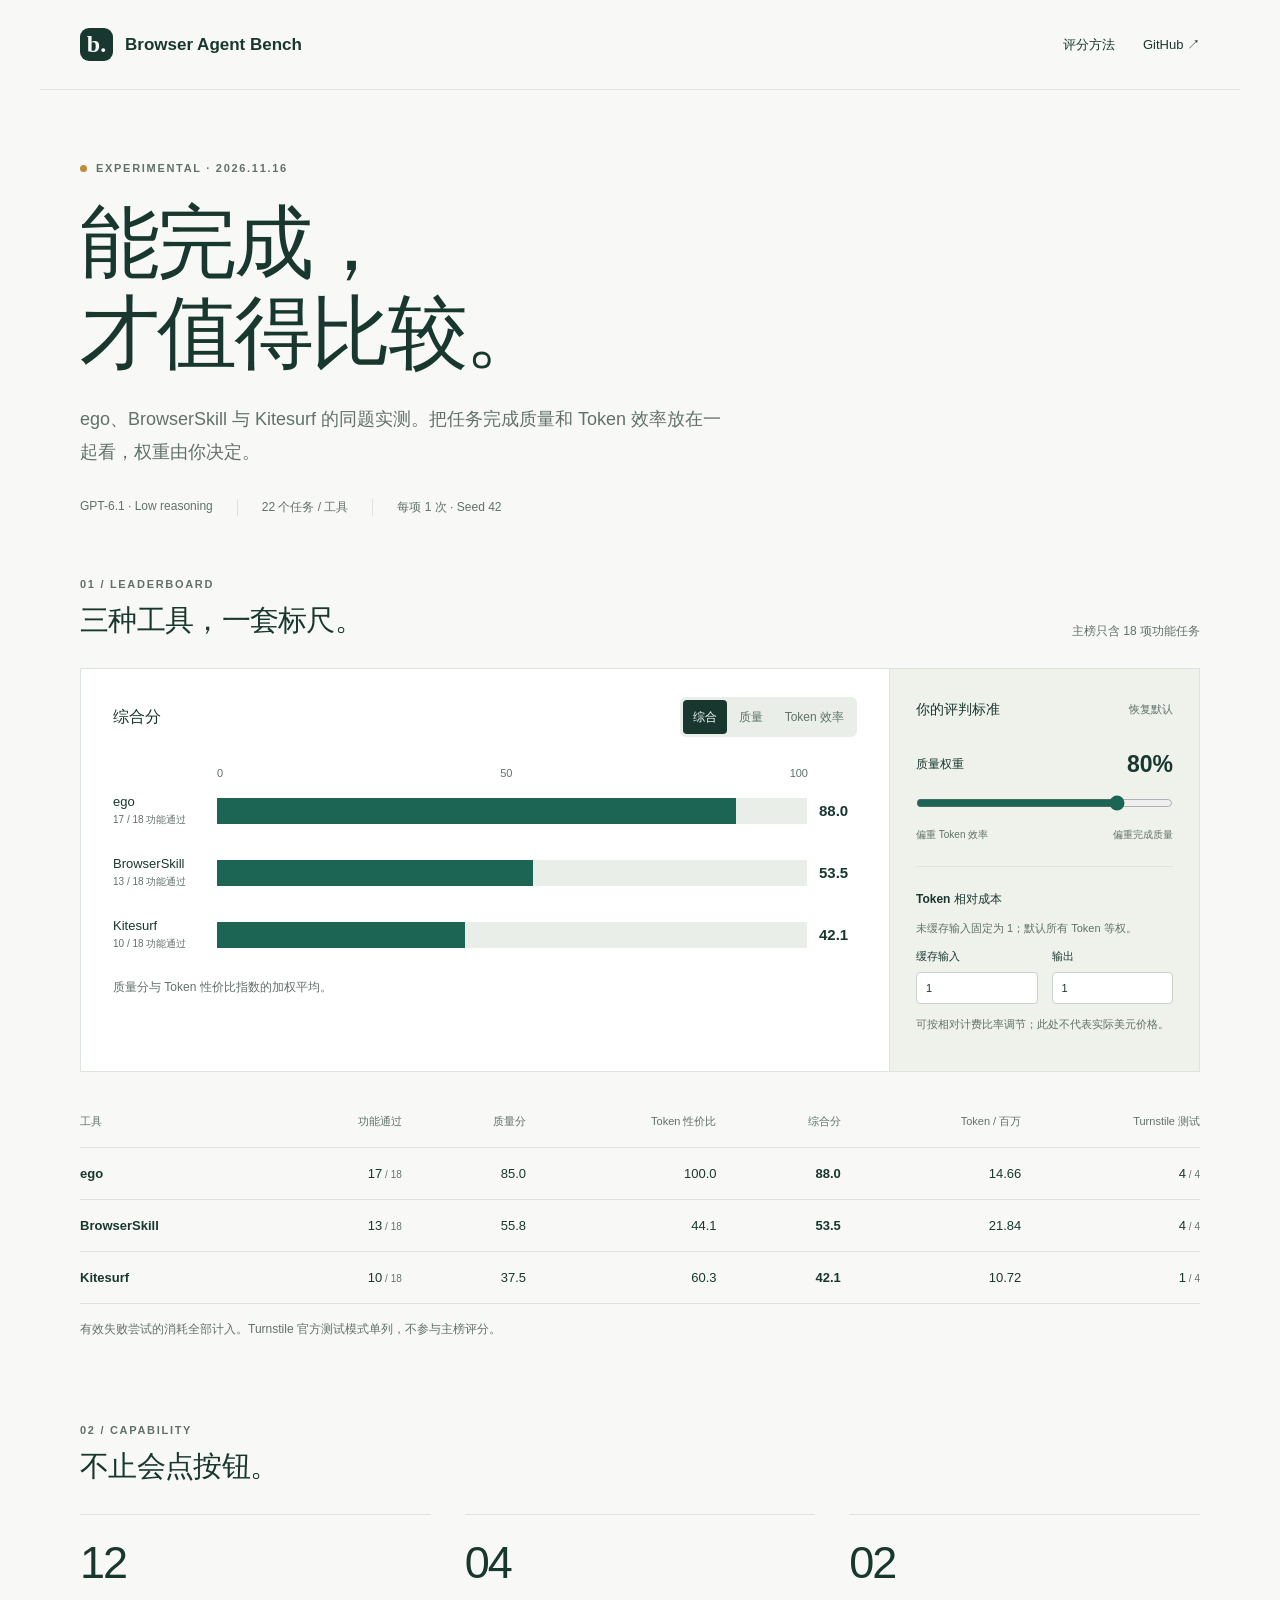
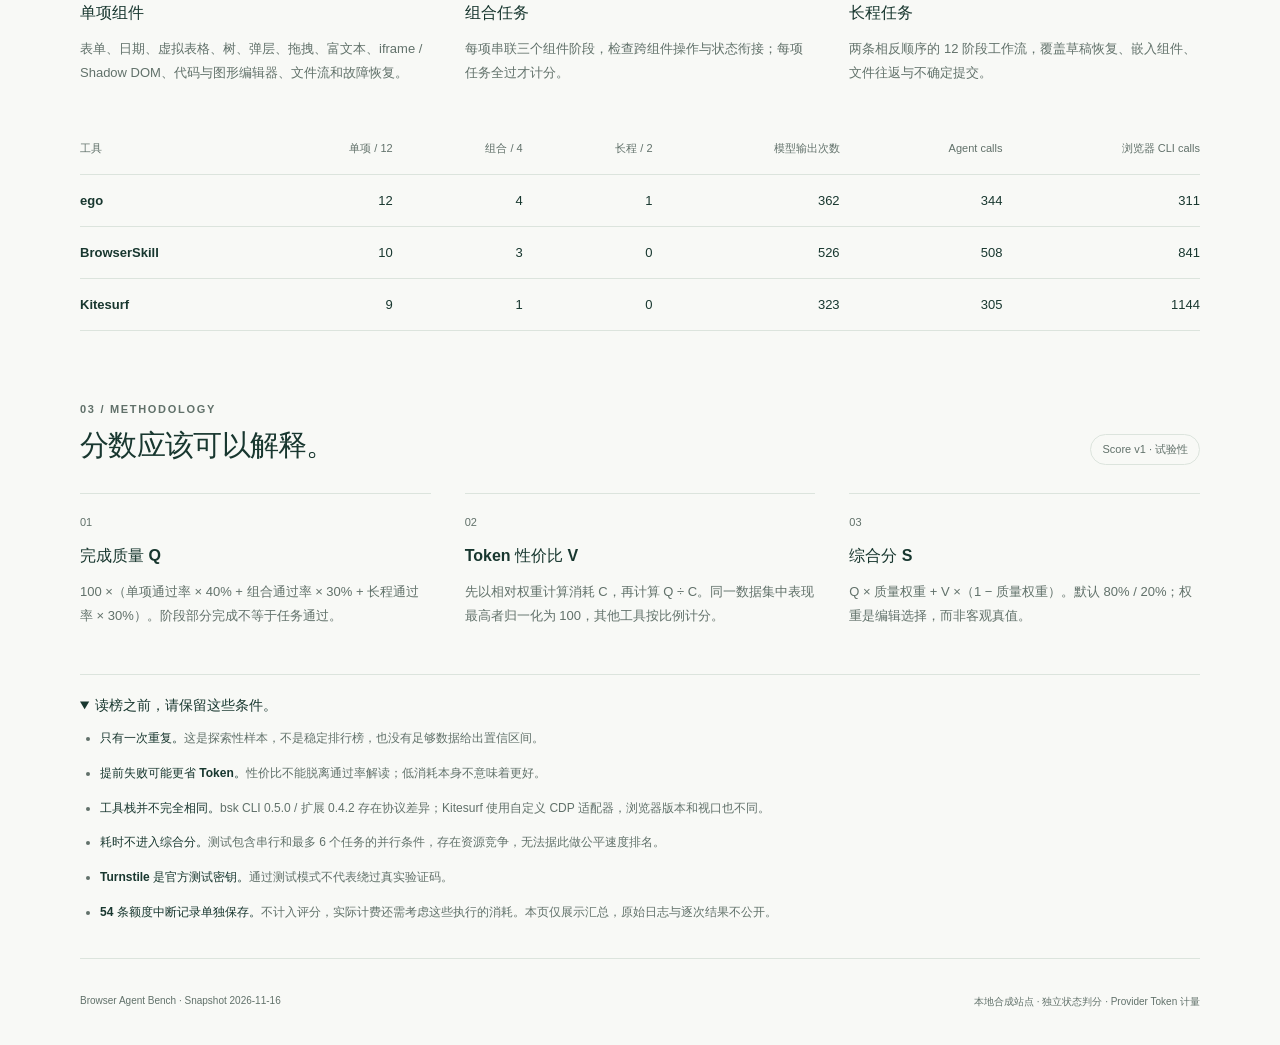
==== index.html @ f2531214 "feat: publish standalone experimental browser-agent scorecard" ====
<!doctype html>
<html lang="zh-CN">
<head>
  <meta charset="utf-8">
  <meta name="viewport" content="width=device-width, initial-scale=1">
  <meta name="description" content="ego、BrowserSkill 与 Kitesurf 的本地浏览器 Agent 实测对比：任务完成质量、Token 效率与可调整的综合评分。">
  <meta name="color-scheme" content="light">
  <title>Browser Agent Bench — 交互榜单</title>
  <link rel="stylesheet" href="style.css">
  <script src="app.js" defer></script>
</head>
<body>
  <a class="skip" href="#main">跳转到榜单</a>
  <header class="top"><a class="brand" href="./"><span class="mark" aria-hidden="true">b.</span> Browser Agent Bench</a><nav aria-label="主导航"><a href="#method">评分方法</a><a href="https://github.com/madcpt/browser-agent-bench-pages">GitHub ↗</a></nav></header>
  <main id="main">
    <section class="hero"><div class="eyebrow"><span class="dot"></span> EXPERIMENTAL · 2026.11.16</div><h1>能完成，<br>才值得比较。</h1><p class="lead">ego、BrowserSkill 与 Kitesurf 的同题实测。把任务完成质量和 Token 效率放在一起看，权重由你决定。</p><div class="facts"><span>GPT-6.1 · Low reasoning</span><span>22 个任务 / 工具</span><span>每项 1 次 · Seed 42</span></div></section>
    <section class="score-section" aria-labelledby="leaderboard-title"><div class="section-head"><div><div class="eyebrow">01 / LEADERBOARD</div><h2 id="leaderboard-title">三种工具，一套标尺。</h2></div><span class="note">主榜只含 18 项功能任务</span></div>
      <div class="layout"><div class="chart-panel"><div class="chart-head"><h3 id="metric-heading">综合分</h3><div class="segmented" role="group" aria-label="图表指标"><button type="button" data-metric="composite" aria-pressed="true">综合</button><button type="button" data-metric="quality" aria-pressed="false">质量</button><button type="button" data-metric="valueIndex" aria-pressed="false">Token 效率</button></div></div><div class="axis" aria-hidden="true"><span>0</span><span>50</span><span>100</span></div><div id="bars" class="bars"></div><p class="chart-caption" id="chart-caption">质量分与 Token 性价比指数的加权平均。</p><p id="ranking" class="sr-only" aria-live="polite"></p></div>
      <aside class="controls" aria-label="评分参数"><div class="control-title"><h3>你的评判标准</h3><button type="button" id="reset" class="text-button">恢复默认</button></div><label class="range-label" for="quality-weight">质量权重 <output id="quality-label" for="quality-weight">80%</output></label><input id="quality-weight" type="range" min="0" max="100" step="5" value="80"><div class="range-ends"><span>偏重 Token 效率</span><span>偏重完成质量</span></div><hr><h4>Token 相对成本</h4><p class="small">未缓存输入固定为 1；默认所有 Token 等权。</p><div class="number-controls"><label for="cache-weight">缓存输入<input id="cache-weight" type="number" min="0" max="100" step="0.1" value="1"></label><label for="output-weight">输出<input id="output-weight" type="number" min="0" max="100" step="0.1" value="1"></label></div><p class="small">可按相对计费比率调节；此处不代表实际美元价格。</p><p id="error" role="alert"></p></aside></div>
      <div class="table-wrap"><table><caption class="sr-only">功能任务评分和原始 Token 汇总</caption><thead><tr><th scope="col">工具</th><th scope="col">功能通过</th><th scope="col">质量分</th><th scope="col">Token 性价比</th><th scope="col">综合分</th><th scope="col">Token / 百万</th><th scope="col">Turnstile 测试</th></tr></thead><tbody id="scores"></tbody></table></div><p class="footnote">有效失败尝试的消耗全部计入。Turnstile 官方测试模式单列，不参与主榜评分。</p>
    </section>
    <section class="coverage" aria-labelledby="coverage-title"><div class="section-head"><div><div class="eyebrow">02 / CAPABILITY</div><h2 id="coverage-title">不止会点按钮。</h2></div></div><div class="coverage-grid"><article><span class="large-number">12</span><h3>单项组件</h3><p>表单、日期、虚拟表格、树、弹层、拖拽、富文本、iframe / Shadow DOM、代码与图形编辑器、文件流和故障恢复。</p></article><article><span class="large-number">04</span><h3>组合任务</h3><p>每项串联三个组件阶段，检查跨组件操作与状态衔接；每项任务全过才计分。</p></article><article><span class="large-number">02</span><h3>长程任务</h3><p>两条相反顺序的 12 阶段工作流，覆盖草稿恢复、嵌入组件、文件往返与不确定提交。</p></article></div><div class="table-wrap"><table><caption class="sr-only">分任务类型的通过数量</caption><thead><tr><th>工具</th><th>单项 / 12</th><th>组合 / 4</th><th>长程 / 2</th><th>模型输出次数</th><th>Agent calls</th><th>浏览器 CLI calls</th></tr></thead><tbody id="coverage"></tbody></table></div></section>
    <section id="method" class="method"><div class="section-head"><div><div class="eyebrow">03 / METHODOLOGY</div><h2>分数应该可以解释。</h2></div><span class="badge">Score v1 · 试验性</span></div><div class="method-grid"><article><span class="step">01</span><h3>完成质量 Q</h3><p>100 ×（单项通过率 × 40% + 组合通过率 × 30% + 长程通过率 × 30%）。阶段部分完成不等于任务通过。</p></article><article><span class="step">02</span><h3>Token 性价比 V</h3><p>先以相对权重计算消耗 C，再计算 Q ÷ C。同一数据集中表现最高者归一化为 100，其他工具按比例计分。</p></article><article><span class="step">03</span><h3>综合分 S</h3><p>Q × 质量权重 + V ×（1 − 质量权重）。默认 80% / 20%；权重是编辑选择，而非客观真值。</p></article></div><details open><summary>读榜之前，请保留这些条件。</summary><ul><li><strong>只有一次重复。</strong>这是探索性样本，不是稳定排行榜，也没有足够数据给出置信区间。</li><li><strong>提前失败可能更省 Token。</strong>性价比不能脱离通过率解读；低消耗本身不意味着更好。</li><li><strong>工具栈并不完全相同。</strong>bsk CLI 0.5.0 / 扩展 0.4.2 存在协议差异；Kitesurf 使用自定义 CDP 适配器，浏览器版本和视口也不同。</li><li><strong>耗时不进入综合分。</strong>测试包含串行和最多 6 个任务的并行条件，存在资源竞争，无法据此做公平速度排名。</li><li><strong>Turnstile 是官方测试密钥。</strong>通过测试模式不代表绕过真实验证码。</li><li><strong>54 条额度中断记录单独保存。</strong>不计入评分，实际计费还需考虑这些执行的消耗。本页仅展示汇总，原始日志与逐次结果不公开。</li></ul></details></section>
    <footer><span>Browser Agent Bench · Snapshot 2026-11-16</span><span>本地合成站点 · 独立状态判分 · Provider Token 计量</span></footer>
    <noscript>请启用 JavaScript 查看交互榜单。默认综合分：ego 88.0，BrowserSkill 53.5，Kitesurf 42.1。</noscript>
  </main>
</body>
</html>
---- style.css ----
:root{--paper:#f8f9f6;--ink:#18372f;--muted:#61716a;--line:#dce4dd;--green:#1c6554;--soft:#e9eee8;--white:#fff;font-family:Inter,-apple-system,BlinkMacSystemFont,"Segoe UI","PingFang SC",sans-serif;color:var(--ink);background:var(--paper);font-synthesis:none}*{box-sizing:border-box}html{scroll-behavior:smooth;scroll-padding-top:24px}body{margin:0}a{color:inherit;text-underline-offset:4px}button,input{font:inherit}button{cursor:pointer}a:focus-visible,button:focus-visible,input:focus-visible,summary:focus-visible{outline:3px solid #b77824;outline-offset:4px}main,.top{max-width:1200px;margin:auto;padding-inline:40px}.top{height:90px;display:flex;align-items:center;justify-content:space-between;border-bottom:1px solid var(--line);gap:20px}.brand{display:flex;align-items:center;gap:12px;text-decoration:none;font-weight:650;font-size:17px}.mark{background:var(--ink);color:var(--paper);border-radius:9px;width:33px;height:33px;display:grid;place-items:center;font-size:24px;font-family:Georgia,serif}.top nav{display:flex;gap:28px;font-size:13px}.top nav a{text-decoration:none}.hero{padding:72px 0 62px;max-width:820px}.eyebrow{font-size:11px;letter-spacing:1.7px;font-weight:650;display:flex;align-items:center;gap:9px;color:var(--muted)}.dot{height:7px;width:7px;background:#c38a38;border-radius:50%}h1{font-size:clamp(46px,7vw,80px);letter-spacing:-3px;font-weight:650;line-height:1.13;margin:24px 0}.lead{font-size:18px;line-height:1.85;max-width:650px;color:var(--muted)}.facts{display:flex;flex-wrap:wrap;gap:12px 24px;font-size:12px;margin-top:30px;color:var(--muted)}.facts span+span{border-left:1px solid var(--line);padding-left:24px}.section-head{display:flex;justify-content:space-between;align-items:end;gap:20px;margin-bottom:28px}h2{font-size:29px;letter-spacing:-.7px;line-height:1.3;margin:12px 0 0;font-weight:600}.note,.badge,.footnote{font-size:12px;color:var(--muted)}.layout{display:grid;grid-template-columns:1fr 310px;border:1px solid var(--line);background:var(--white)}.chart-panel{padding:28px 32px}.chart-head{display:flex;justify-content:space-between;align-items:center;flex-wrap:wrap;gap:16px}h3{font-size:16px;margin:0;font-weight:600}.segmented{display:flex;background:var(--soft);padding:3px;border-radius:6px;gap:2px}.segmented button{border:0;background:none;padding:7px 10px;font-size:12px;border-radius:4px;color:var(--muted);min-height:34px}.segmented button[aria-pressed=true]{background:var(--ink);color:var(--white)}.axis{display:flex;justify-content:space-between;margin:30px 49px 15px 104px;font-size:11px;color:var(--muted);font-variant-numeric:tabular-nums}.bars{display:grid;gap:29px}.bar-row{display:grid;grid-template-columns:92px 1fr 38px;gap:12px;align-items:center;font-size:13px}.bar-label span{display:block;font-size:10px;color:var(--muted);margin-top:4px}.bar-track{height:26px;background:var(--soft)}.bar-fill{height:100%;background:var(--green);transition:width .25s}.bar-value{font-variant-numeric:tabular-nums;font-size:15px;font-weight:600}.chart-caption{font-size:12px;color:var(--muted);margin:27px 0 0;line-height:1.6;min-height:38px}.controls{padding:26px;background:#eef2eb;border-left:1px solid var(--line)}.control-title{display:flex;justify-content:space-between;gap:10px;align-items:center;margin-bottom:27px}.control-title h3{font-size:14px}.text-button{border:0;background:none;color:var(--muted);font-size:11px;padding:7px 0}.range-label{display:flex;align-items:center;justify-content:space-between;font-size:12px}output{font-size:23px;font-weight:550;font-variant-numeric:tabular-nums}input[type=range]{width:100%;accent-color:var(--green);margin:13px 0;min-height:24px}.range-ends{display:flex;justify-content:space-between;color:var(--muted);font-size:10px}hr{border:0;border-top:1px solid var(--line);margin:24px 0}h4{font-size:12px;margin:0}.small{font-size:11px;color:var(--muted);line-height:1.7}.number-controls{display:flex;gap:14px}.number-controls label{display:grid;gap:8px;flex:1;font-size:11px}.number-controls input{width:100%;min-width:0;border:1px solid #c7d2c8;background:var(--white);padding:9px;color:var(--ink);border-radius:4px}.table-wrap{overflow-x:auto;margin-top:24px}table{width:100%;border-collapse:collapse;font-size:13px;font-variant-numeric:tabular-nums}th,td{text-align:right;padding:18px 14px;border-bottom:1px solid var(--line);white-space:nowrap}th{font-size:11px;font-weight:500;color:var(--muted)}th:first-child,td:first-child{text-align:left;padding-left:0}th:last-child,td:last-child{padding-right:0}td:first-child{font-weight:600}td.emphasis{font-weight:650}td small{font-size:10px;color:var(--muted)}.footnote{line-height:1.7;margin-top:15px}.coverage,.method{padding-top:72px}.coverage-grid,.method-grid{display:grid;grid-template-columns:repeat(3,1fr);gap:34px}.coverage-grid article,.method-grid article{padding-top:22px;border-top:1px solid var(--line)}.large-number{font-size:45px;font-weight:500;letter-spacing:-2px;display:block;margin-bottom:14px}.coverage-grid p,.method-grid p{font-size:13px;line-height:1.9;color:var(--muted)}.step{font-size:11px;color:var(--muted);display:block;margin-bottom:18px}.badge{border:1px solid var(--line);padding:7px 11px;border-radius:20px;font-size:11px;white-space:nowrap}details{margin-top:32px;border-top:1px solid var(--line);border-bottom:1px solid var(--line);padding:22px 0}summary{cursor:pointer;font-size:14px;font-weight:550}details ul{padding-left:20px;color:var(--muted);font-size:12px;line-height:1.9;max-width:940px}details li{margin-top:12px}details strong{color:var(--ink);font-weight:550}footer{display:flex;justify-content:space-between;flex-wrap:wrap;gap:12px;padding:36px 0;color:var(--muted);font-size:10px}.sr-only,.skip{position:absolute;width:1px;height:1px;padding:0;margin:-1px;overflow:hidden;clip:rect(0,0,0,0);white-space:nowrap}.skip:focus{position:fixed;top:12px;left:12px;width:auto;height:auto;clip:auto;z-index:20;background:var(--white);padding:12px}#error{color:#a12e25;font-size:12px;margin-bottom:0}@media(max-width:960px){.layout{grid-template-columns:1fr 270px}.chart-panel{padding:24px}.controls{padding:23px}.bar-row{grid-template-columns:83px 1fr 38px}.axis{margin-left:95px}.coverage-grid,.method-grid{gap:22px}}@media(max-width:760px){main,.top{padding-inline:22px}.top{height:74px}.brand{font-size:13px;gap:8px}.top nav{gap:14px;font-size:11px}.hero{padding:48px 0}.hero h1{letter-spacing:-2px}.lead{font-size:16px}.layout{grid-template-columns:1fr}.controls{border-left:0;border-top:1px solid var(--line)}.control-title{margin-bottom:14px}.number-controls{max-width:340px}.coverage-grid,.method-grid{grid-template-columns:1fr}.coverage-grid article{display:grid;grid-template-columns:64px 1fr;column-gap:18px}.coverage-grid .large-number{grid-row:span 2;font-size:37px}.coverage-grid p{margin:6px 0 0}.coverage-grid h3{margin-top:6px}.section-head{align-items:start;flex-direction:column;gap:12px}h2{font-size:25px}.coverage,.method{padding-top:48px}.facts{gap:10px 16px}.facts span+span{padding-left:16px}.axis{margin-left:95px}.bar-label{font-size:12px}}@media(max-width:390px){main,.top{padding-inline:16px}.top nav a:first-child{display:none}.chart-panel{padding:20px 16px}.bar-row{grid-template-columns:78px 1fr 34px;gap:8px}.axis{margin-left:86px;margin-right:42px}.segmented button{padding:7px 8px}.facts span+span{border:0;padding-left:0}}@media(prefers-reduced-motion:reduce){html{scroll-behavior:auto}.bar-fill{transition:none}}
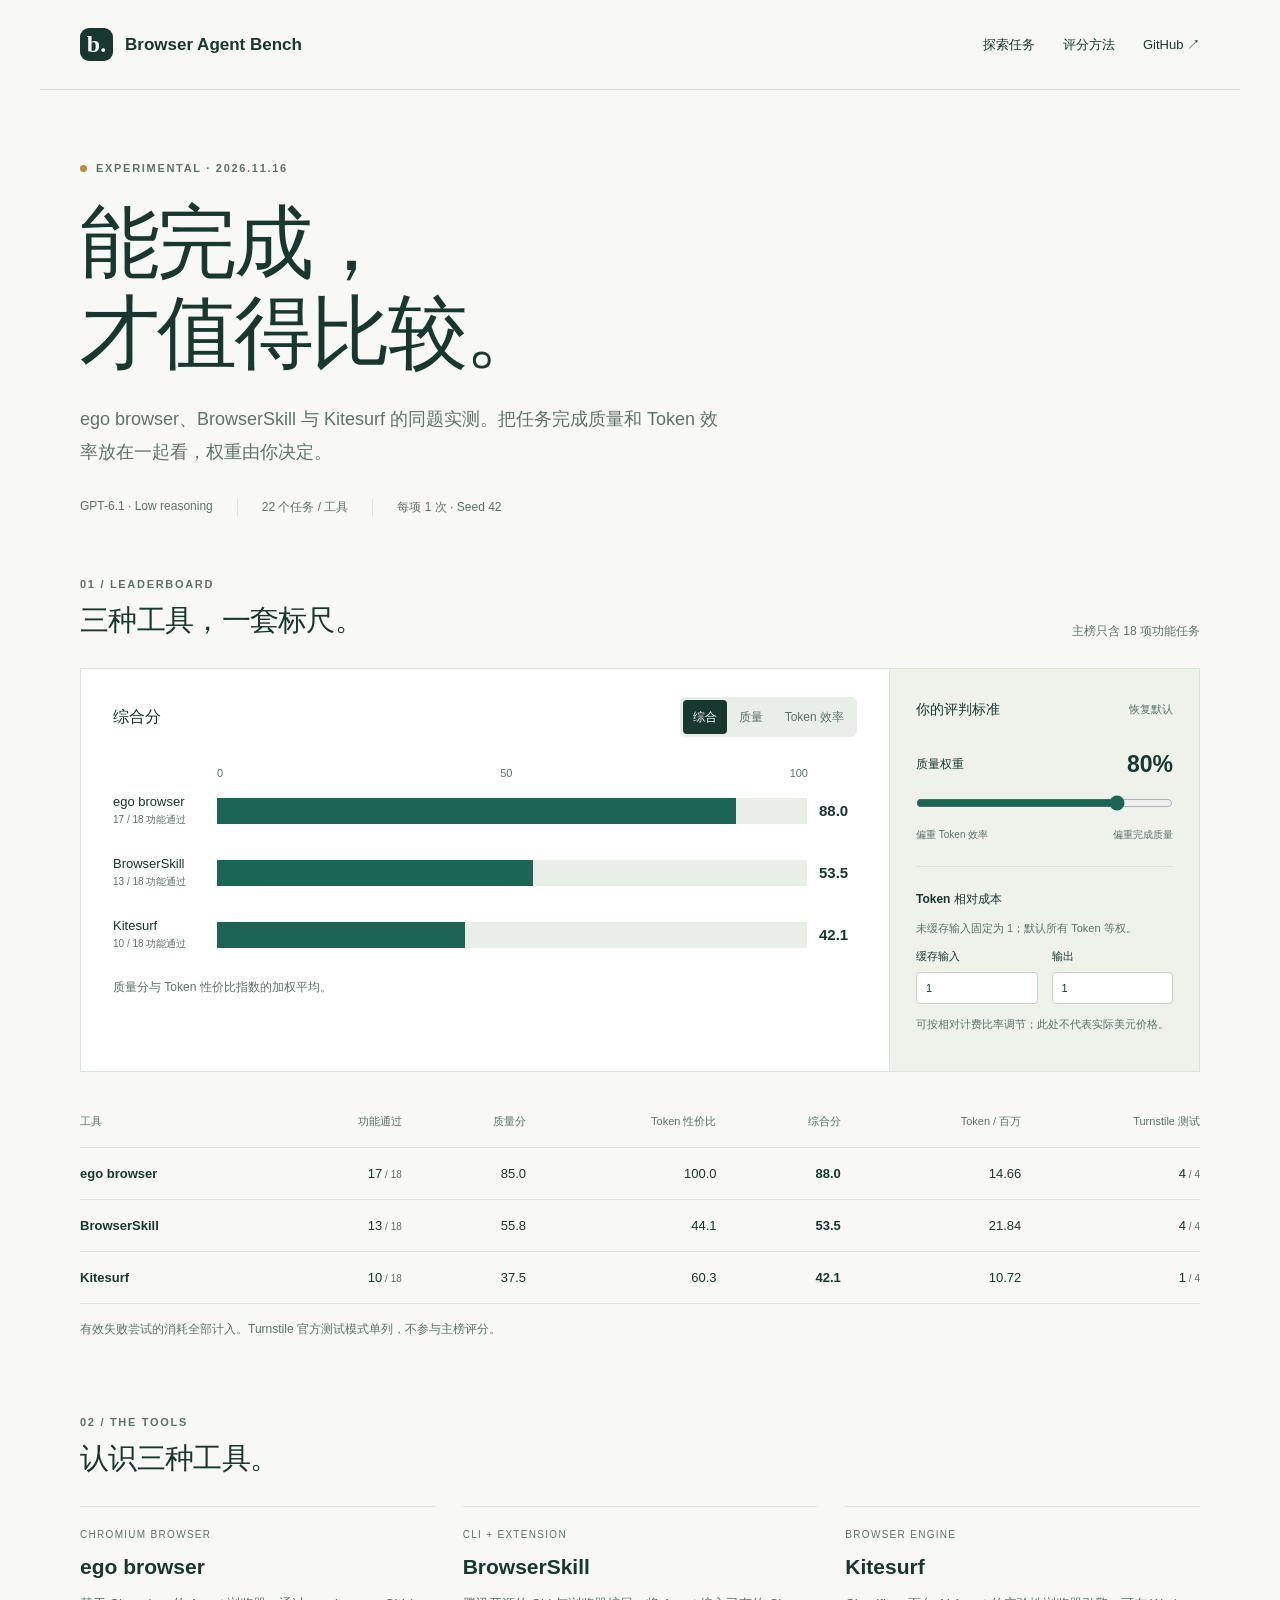
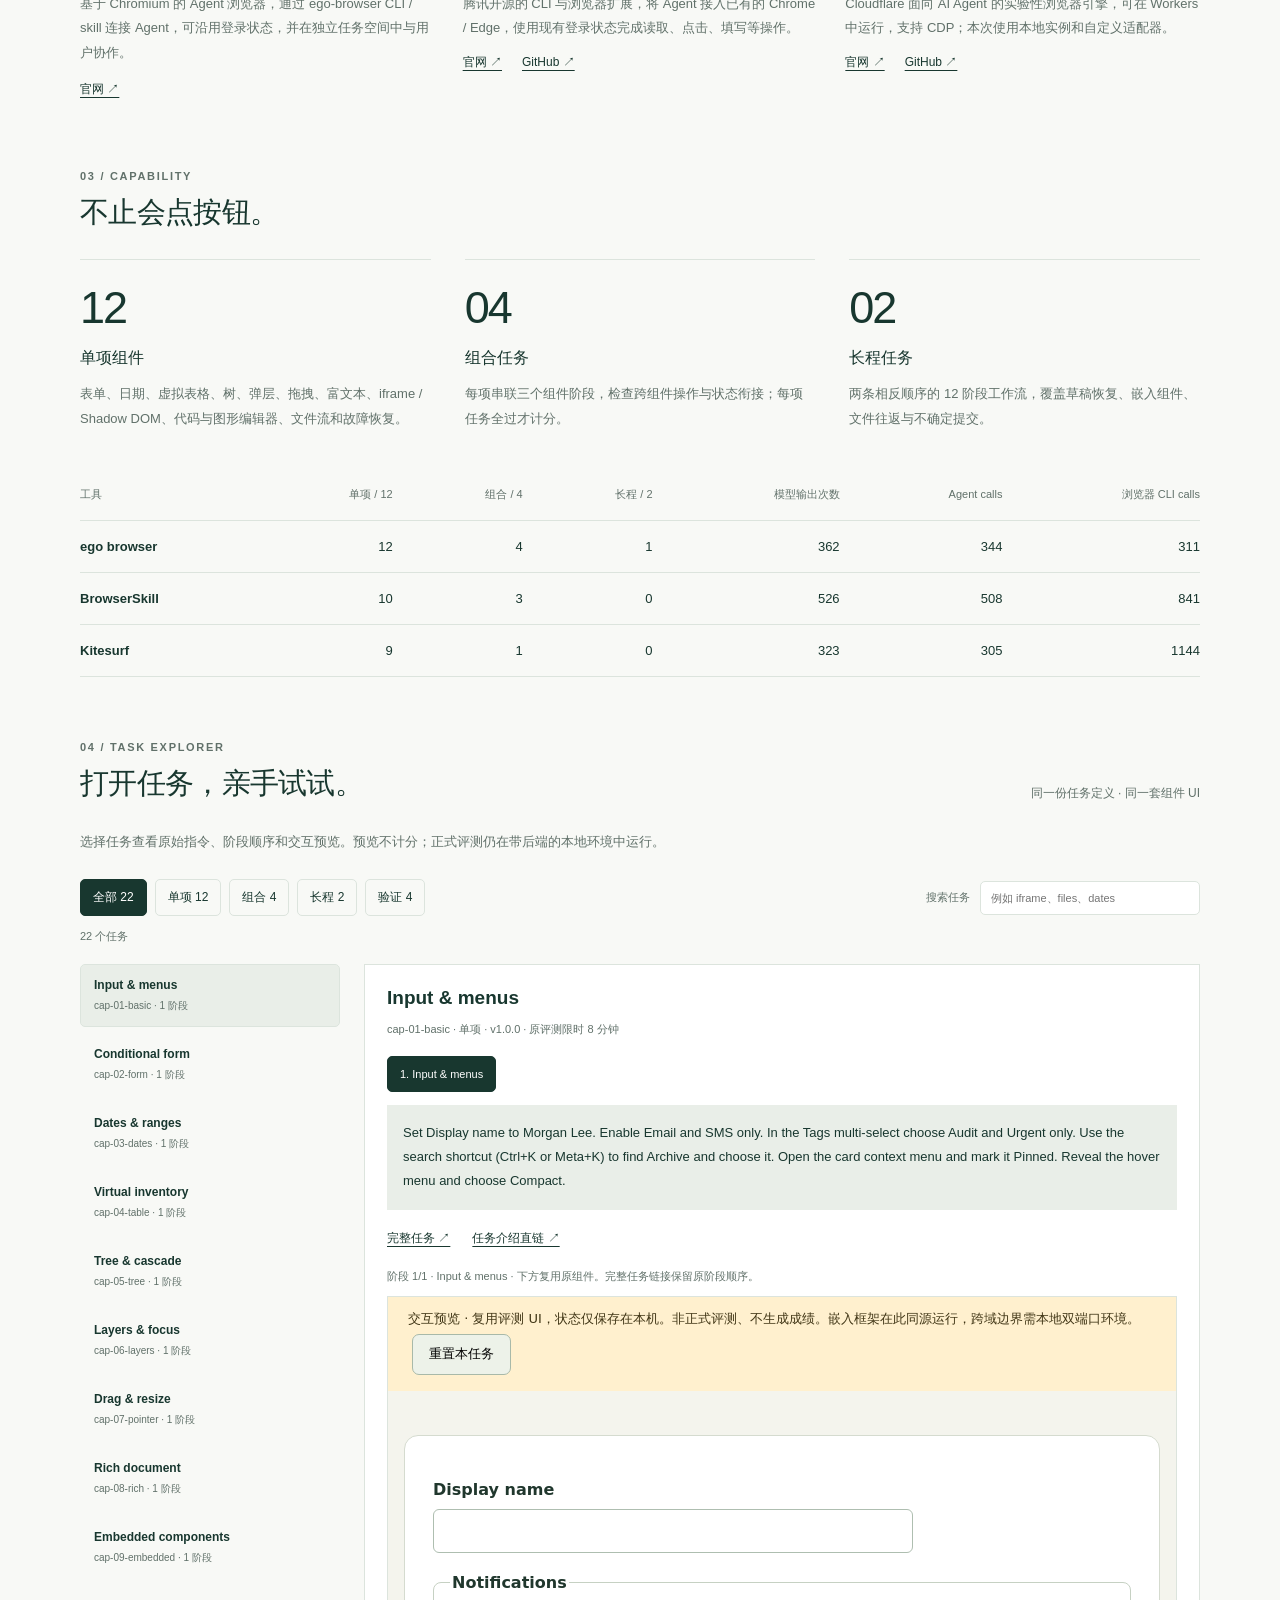
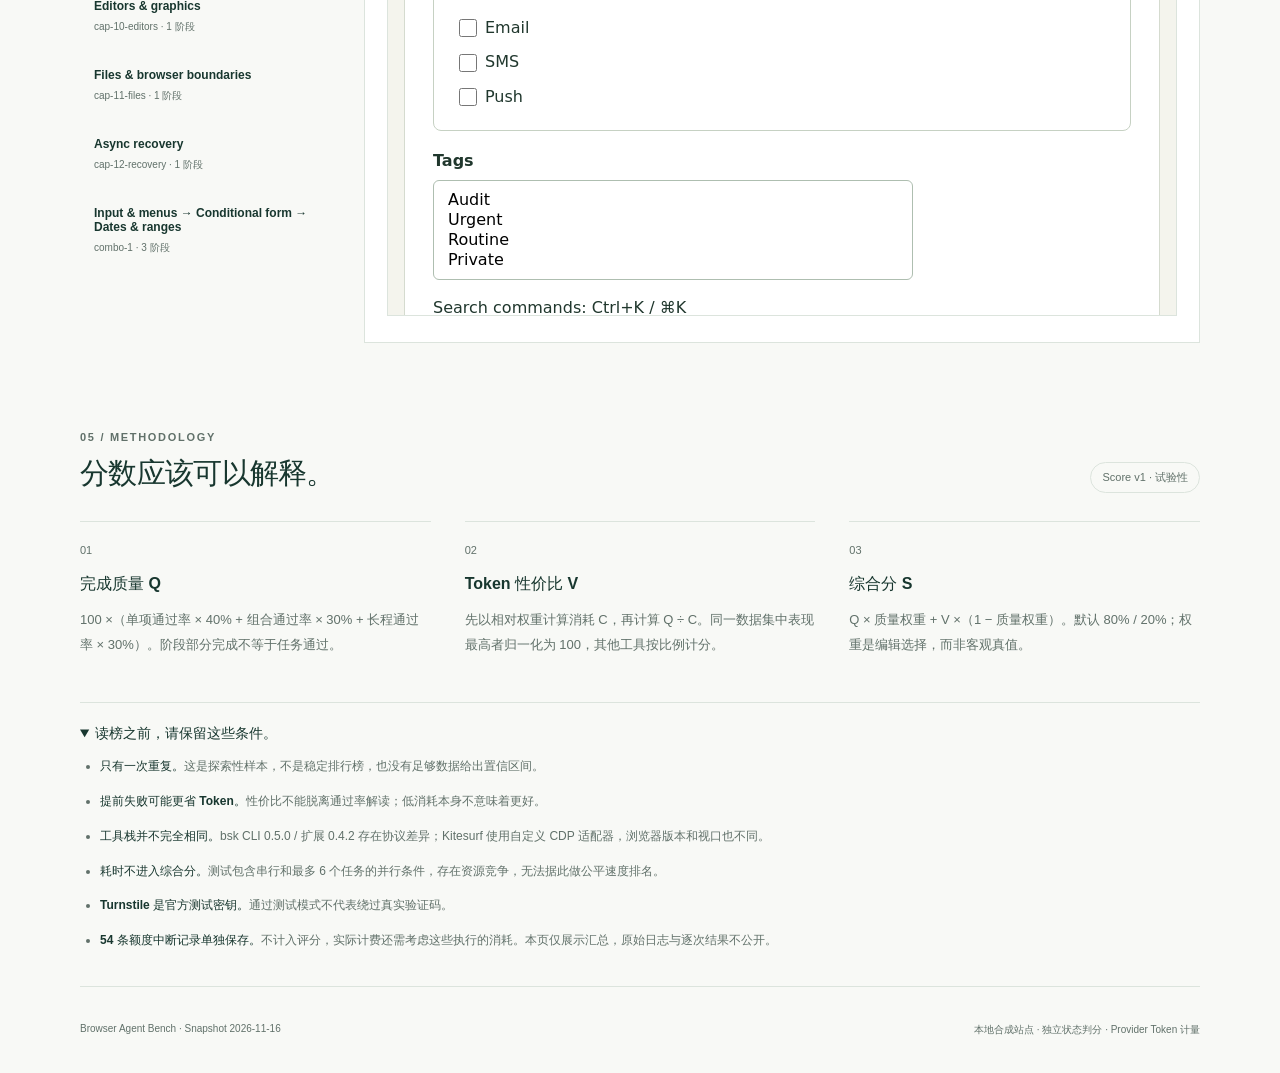
==== commit f17bf60c: "feat: introduce tools and embed task previews from original benchmark UI" ====
--- a/index.html
+++ b/index.html
@@ -3,26 +3,33 @@
 <head>
   <meta charset="utf-8">
   <meta name="viewport" content="width=device-width, initial-scale=1">
-  <meta name="description" content="ego、BrowserSkill 与 Kitesurf 的本地浏览器 Agent 实测对比：任务完成质量、Token 效率与可调整的综合评分。">
+  <meta name="description" content="ego browser、BrowserSkill 与 Kitesurf 的本地浏览器 Agent 实测对比：任务完成质量、Token 效率与可调整的综合评分。">
   <meta name="color-scheme" content="light">
   <title>Browser Agent Bench — 交互榜单</title>
   <link rel="stylesheet" href="style.css">
   <script src="app.js" defer></script>
+  <script src="task-explorer.js" defer></script>
 </head>
 <body>
   <a class="skip" href="#main">跳转到榜单</a>
-  <header class="top"><a class="brand" href="./"><span class="mark" aria-hidden="true">b.</span> Browser Agent Bench</a><nav aria-label="主导航"><a href="#method">评分方法</a><a href="https://github.com/madcpt/browser-agent-bench-pages">GitHub ↗</a></nav></header>
+  <header class="top"><a class="brand" href="./"><span class="mark" aria-hidden="true">b.</span> Browser Agent Bench</a><nav aria-label="主导航"><a href="#tasks">探索任务</a><a href="#method">评分方法</a><a href="https://github.com/madcpt/browser-agent-bench-pages">GitHub ↗</a></nav></header>
   <main id="main">
-    <section class="hero"><div class="eyebrow"><span class="dot"></span> EXPERIMENTAL · 2026.11.16</div><h1>能完成，<br>才值得比较。</h1><p class="lead">ego、BrowserSkill 与 Kitesurf 的同题实测。把任务完成质量和 Token 效率放在一起看，权重由你决定。</p><div class="facts"><span>GPT-6.1 · Low reasoning</span><span>22 个任务 / 工具</span><span>每项 1 次 · Seed 42</span></div></section>
+    <section class="hero"><div class="eyebrow"><span class="dot"></span> EXPERIMENTAL · 2026.11.16</div><h1>能完成，<br>才值得比较。</h1><p class="lead">ego browser、BrowserSkill 与 Kitesurf 的同题实测。把任务完成质量和 Token 效率放在一起看，权重由你决定。</p><div class="facts"><span>GPT-6.1 · Low reasoning</span><span>22 个任务 / 工具</span><span>每项 1 次 · Seed 42</span></div></section>
     <section class="score-section" aria-labelledby="leaderboard-title"><div class="section-head"><div><div class="eyebrow">01 / LEADERBOARD</div><h2 id="leaderboard-title">三种工具，一套标尺。</h2></div><span class="note">主榜只含 18 项功能任务</span></div>
       <div class="layout"><div class="chart-panel"><div class="chart-head"><h3 id="metric-heading">综合分</h3><div class="segmented" role="group" aria-label="图表指标"><button type="button" data-metric="composite" aria-pressed="true">综合</button><button type="button" data-metric="quality" aria-pressed="false">质量</button><button type="button" data-metric="valueIndex" aria-pressed="false">Token 效率</button></div></div><div class="axis" aria-hidden="true"><span>0</span><span>50</span><span>100</span></div><div id="bars" class="bars"></div><p class="chart-caption" id="chart-caption">质量分与 Token 性价比指数的加权平均。</p><p id="ranking" class="sr-only" aria-live="polite"></p></div>
       <aside class="controls" aria-label="评分参数"><div class="control-title"><h3>你的评判标准</h3><button type="button" id="reset" class="text-button">恢复默认</button></div><label class="range-label" for="quality-weight">质量权重 <output id="quality-label" for="quality-weight">80%</output></label><input id="quality-weight" type="range" min="0" max="100" step="5" value="80"><div class="range-ends"><span>偏重 Token 效率</span><span>偏重完成质量</span></div><hr><h4>Token 相对成本</h4><p class="small">未缓存输入固定为 1；默认所有 Token 等权。</p><div class="number-controls"><label for="cache-weight">缓存输入<input id="cache-weight" type="number" min="0" max="100" step="0.1" value="1"></label><label for="output-weight">输出<input id="output-weight" type="number" min="0" max="100" step="0.1" value="1"></label></div><p class="small">可按相对计费比率调节；此处不代表实际美元价格。</p><p id="error" role="alert"></p></aside></div>
       <div class="table-wrap"><table><caption class="sr-only">功能任务评分和原始 Token 汇总</caption><thead><tr><th scope="col">工具</th><th scope="col">功能通过</th><th scope="col">质量分</th><th scope="col">Token 性价比</th><th scope="col">综合分</th><th scope="col">Token / 百万</th><th scope="col">Turnstile 测试</th></tr></thead><tbody id="scores"></tbody></table></div><p class="footnote">有效失败尝试的消耗全部计入。Turnstile 官方测试模式单列，不参与主榜评分。</p>
     </section>
-    <section class="coverage" aria-labelledby="coverage-title"><div class="section-head"><div><div class="eyebrow">02 / CAPABILITY</div><h2 id="coverage-title">不止会点按钮。</h2></div></div><div class="coverage-grid"><article><span class="large-number">12</span><h3>单项组件</h3><p>表单、日期、虚拟表格、树、弹层、拖拽、富文本、iframe / Shadow DOM、代码与图形编辑器、文件流和故障恢复。</p></article><article><span class="large-number">04</span><h3>组合任务</h3><p>每项串联三个组件阶段，检查跨组件操作与状态衔接；每项任务全过才计分。</p></article><article><span class="large-number">02</span><h3>长程任务</h3><p>两条相反顺序的 12 阶段工作流，覆盖草稿恢复、嵌入组件、文件往返与不确定提交。</p></article></div><div class="table-wrap"><table><caption class="sr-only">分任务类型的通过数量</caption><thead><tr><th>工具</th><th>单项 / 12</th><th>组合 / 4</th><th>长程 / 2</th><th>模型输出次数</th><th>Agent calls</th><th>浏览器 CLI calls</th></tr></thead><tbody id="coverage"></tbody></table></div></section>
-    <section id="method" class="method"><div class="section-head"><div><div class="eyebrow">03 / METHODOLOGY</div><h2>分数应该可以解释。</h2></div><span class="badge">Score v1 · 试验性</span></div><div class="method-grid"><article><span class="step">01</span><h3>完成质量 Q</h3><p>100 ×（单项通过率 × 40% + 组合通过率 × 30% + 长程通过率 × 30%）。阶段部分完成不等于任务通过。</p></article><article><span class="step">02</span><h3>Token 性价比 V</h3><p>先以相对权重计算消耗 C，再计算 Q ÷ C。同一数据集中表现最高者归一化为 100，其他工具按比例计分。</p></article><article><span class="step">03</span><h3>综合分 S</h3><p>Q × 质量权重 + V ×（1 − 质量权重）。默认 80% / 20%；权重是编辑选择，而非客观真值。</p></article></div><details open><summary>读榜之前，请保留这些条件。</summary><ul><li><strong>只有一次重复。</strong>这是探索性样本，不是稳定排行榜，也没有足够数据给出置信区间。</li><li><strong>提前失败可能更省 Token。</strong>性价比不能脱离通过率解读；低消耗本身不意味着更好。</li><li><strong>工具栈并不完全相同。</strong>bsk CLI 0.5.0 / 扩展 0.4.2 存在协议差异；Kitesurf 使用自定义 CDP 适配器，浏览器版本和视口也不同。</li><li><strong>耗时不进入综合分。</strong>测试包含串行和最多 6 个任务的并行条件，存在资源竞争，无法据此做公平速度排名。</li><li><strong>Turnstile 是官方测试密钥。</strong>通过测试模式不代表绕过真实验证码。</li><li><strong>54 条额度中断记录单独保存。</strong>不计入评分，实际计费还需考虑这些执行的消耗。本页仅展示汇总，原始日志与逐次结果不公开。</li></ul></details></section>
+    <section class="tool-section" aria-labelledby="tools-title"><div class="section-head"><div><div class="eyebrow">02 / THE TOOLS</div><h2 id="tools-title">认识三种工具。</h2></div></div><div class="tool-grid">
+      <article><span class="tool-kind">CHROMIUM BROWSER</span><h3>ego browser</h3><p>基于 Chromium 的 Agent 浏览器，通过 ego-browser CLI / skill 连接 Agent，可沿用登录状态，并在独立任务空间中与用户协作。</p><a href="https://www.egolite.ai/" target="_blank" rel="noopener noreferrer">官网 ↗</a></article>
+      <article><span class="tool-kind">CLI + EXTENSION</span><h3>BrowserSkill</h3><p>腾讯开源的 CLI 与浏览器扩展，将 Agent 接入已有的 Chrome / Edge，使用现有登录状态完成读取、点击、填写等操作。</p><div class="tool-links"><a href="https://browserskill.weixin.qq.com/" target="_blank" rel="noopener noreferrer">官网 ↗</a><a href="https://github.com/Tencent/BrowserSkill" target="_blank" rel="noopener noreferrer">GitHub ↗</a></div></article>
+      <article><span class="tool-kind">BROWSER ENGINE</span><h3>Kitesurf</h3><p>Cloudflare 面向 AI Agent 的实验性浏览器引擎，可在 Workers 中运行，支持 CDP；本次使用本地实例和自定义适配器。</p><div class="tool-links"><a href="https://kitesurf.dev/" target="_blank" rel="noopener noreferrer">官网 ↗</a><a href="https://github.com/cloudflare/kitesurf" target="_blank" rel="noopener noreferrer">GitHub ↗</a></div></article>
+    </div></section>
+    <section class="coverage" aria-labelledby="coverage-title"><div class="section-head"><div><div class="eyebrow">03 / CAPABILITY</div><h2 id="coverage-title">不止会点按钮。</h2></div></div><div class="coverage-grid"><article><span class="large-number">12</span><h3>单项组件</h3><p>表单、日期、虚拟表格、树、弹层、拖拽、富文本、iframe / Shadow DOM、代码与图形编辑器、文件流和故障恢复。</p></article><article><span class="large-number">04</span><h3>组合任务</h3><p>每项串联三个组件阶段，检查跨组件操作与状态衔接；每项任务全过才计分。</p></article><article><span class="large-number">02</span><h3>长程任务</h3><p>两条相反顺序的 12 阶段工作流，覆盖草稿恢复、嵌入组件、文件往返与不确定提交。</p></article></div><div class="table-wrap"><table><caption class="sr-only">分任务类型的通过数量</caption><thead><tr><th>工具</th><th>单项 / 12</th><th>组合 / 4</th><th>长程 / 2</th><th>模型输出次数</th><th>Agent calls</th><th>浏览器 CLI calls</th></tr></thead><tbody id="coverage"></tbody></table></div></section>
+    <section id="tasks" class="task-section" aria-labelledby="tasks-title"><div class="section-head"><div><div class="eyebrow">04 / TASK EXPLORER</div><h2 id="tasks-title">打开任务，亲手试试。</h2></div><span class="note">同一份任务定义 · 同一套组件 UI</span></div><p class="task-intro">选择任务查看原始指令、阶段顺序和交互预览。预览不计分；正式评测仍在带后端的本地环境中运行。</p><div class="task-filters" role="group" aria-label="任务类型"><button type="button" data-task-filter="all" aria-pressed="true">全部 22</button><button type="button" data-task-filter="short" aria-pressed="false">单项 12</button><button type="button" data-task-filter="medium" aria-pressed="false">组合 4</button><button type="button" data-task-filter="long" aria-pressed="false">长程 2</button><button type="button" data-task-filter="guard" aria-pressed="false">验证 4</button><label class="task-search">搜索任务<input id="task-search" type="search" placeholder="例如 iframe、files、dates"></label></div><p id="task-count" class="small" aria-live="polite"></p><div class="task-explorer"><div id="task-list" class="task-list" aria-label="任务列表"></div><article id="task-detail" class="task-detail"><h3 id="task-title">正在加载任务…</h3><p id="task-meta" class="small"></p><div id="task-stages" class="stage-chips" role="group" aria-label="任务阶段"></div><p id="stage-brief" class="stage-brief"></p><div class="preview-links"><a id="task-open" target="_blank" rel="noopener">完整任务 ↗</a><a id="task-permalink">任务介绍直链 ↗</a></div><p class="small" id="preview-caption">原组件交互预览</p><iframe id="task-preview" title="任务交互预览" loading="lazy"></iframe></article></div><p id="task-error" role="alert"></p></section>
+    <section id="method" class="method"><div class="section-head"><div><div class="eyebrow">05 / METHODOLOGY</div><h2>分数应该可以解释。</h2></div><span class="badge">Score v1 · 试验性</span></div><div class="method-grid"><article><span class="step">01</span><h3>完成质量 Q</h3><p>100 ×（单项通过率 × 40% + 组合通过率 × 30% + 长程通过率 × 30%）。阶段部分完成不等于任务通过。</p></article><article><span class="step">02</span><h3>Token 性价比 V</h3><p>先以相对权重计算消耗 C，再计算 Q ÷ C。同一数据集中表现最高者归一化为 100，其他工具按比例计分。</p></article><article><span class="step">03</span><h3>综合分 S</h3><p>Q × 质量权重 + V ×（1 − 质量权重）。默认 80% / 20%；权重是编辑选择，而非客观真值。</p></article></div><details open><summary>读榜之前，请保留这些条件。</summary><ul><li><strong>只有一次重复。</strong>这是探索性样本，不是稳定排行榜，也没有足够数据给出置信区间。</li><li><strong>提前失败可能更省 Token。</strong>性价比不能脱离通过率解读；低消耗本身不意味着更好。</li><li><strong>工具栈并不完全相同。</strong>bsk CLI 0.5.0 / 扩展 0.4.2 存在协议差异；Kitesurf 使用自定义 CDP 适配器，浏览器版本和视口也不同。</li><li><strong>耗时不进入综合分。</strong>测试包含串行和最多 6 个任务的并行条件，存在资源竞争，无法据此做公平速度排名。</li><li><strong>Turnstile 是官方测试密钥。</strong>通过测试模式不代表绕过真实验证码。</li><li><strong>54 条额度中断记录单独保存。</strong>不计入评分，实际计费还需考虑这些执行的消耗。本页仅展示汇总，原始日志与逐次结果不公开。</li></ul></details></section>
     <footer><span>Browser Agent Bench · Snapshot 2026-11-16</span><span>本地合成站点 · 独立状态判分 · Provider Token 计量</span></footer>
-    <noscript>请启用 JavaScript 查看交互榜单。默认综合分：ego 88.0，BrowserSkill 53.5，Kitesurf 42.1。</noscript>
+    <noscript>请启用 JavaScript 查看交互榜单。默认综合分：ego browser 88.0，BrowserSkill 53.5，Kitesurf 42.1。</noscript>
   </main>
 </body>
 </html>
--- a/style.css
+++ b/style.css
@@ -1 +1,2 @@
 :root{--paper:#f8f9f6;--ink:#18372f;--muted:#61716a;--line:#dce4dd;--green:#1c6554;--soft:#e9eee8;--white:#fff;font-family:Inter,-apple-system,BlinkMacSystemFont,"Segoe UI","PingFang SC",sans-serif;color:var(--ink);background:var(--paper);font-synthesis:none}*{box-sizing:border-box}html{scroll-behavior:smooth;scroll-padding-top:24px}body{margin:0}a{color:inherit;text-underline-offset:4px}button,input{font:inherit}button{cursor:pointer}a:focus-visible,button:focus-visible,input:focus-visible,summary:focus-visible{outline:3px solid #b77824;outline-offset:4px}main,.top{max-width:1200px;margin:auto;padding-inline:40px}.top{height:90px;display:flex;align-items:center;justify-content:space-between;border-bottom:1px solid var(--line);gap:20px}.brand{display:flex;align-items:center;gap:12px;text-decoration:none;font-weight:650;font-size:17px}.mark{background:var(--ink);color:var(--paper);border-radius:9px;width:33px;height:33px;display:grid;place-items:center;font-size:24px;font-family:Georgia,serif}.top nav{display:flex;gap:28px;font-size:13px}.top nav a{text-decoration:none}.hero{padding:72px 0 62px;max-width:820px}.eyebrow{font-size:11px;letter-spacing:1.7px;font-weight:650;display:flex;align-items:center;gap:9px;color:var(--muted)}.dot{height:7px;width:7px;background:#c38a38;border-radius:50%}h1{font-size:clamp(46px,7vw,80px);letter-spacing:-3px;font-weight:650;line-height:1.13;margin:24px 0}.lead{font-size:18px;line-height:1.85;max-width:650px;color:var(--muted)}.facts{display:flex;flex-wrap:wrap;gap:12px 24px;font-size:12px;margin-top:30px;color:var(--muted)}.facts span+span{border-left:1px solid var(--line);padding-left:24px}.section-head{display:flex;justify-content:space-between;align-items:end;gap:20px;margin-bottom:28px}h2{font-size:29px;letter-spacing:-.7px;line-height:1.3;margin:12px 0 0;font-weight:600}.note,.badge,.footnote{font-size:12px;color:var(--muted)}.layout{display:grid;grid-template-columns:1fr 310px;border:1px solid var(--line);background:var(--white)}.chart-panel{padding:28px 32px}.chart-head{display:flex;justify-content:space-between;align-items:center;flex-wrap:wrap;gap:16px}h3{font-size:16px;margin:0;font-weight:600}.segmented{display:flex;background:var(--soft);padding:3px;border-radius:6px;gap:2px}.segmented button{border:0;background:none;padding:7px 10px;font-size:12px;border-radius:4px;color:var(--muted);min-height:34px}.segmented button[aria-pressed=true]{background:var(--ink);color:var(--white)}.axis{display:flex;justify-content:space-between;margin:30px 49px 15px 104px;font-size:11px;color:var(--muted);font-variant-numeric:tabular-nums}.bars{display:grid;gap:29px}.bar-row{display:grid;grid-template-columns:92px 1fr 38px;gap:12px;align-items:center;font-size:13px}.bar-label span{display:block;font-size:10px;color:var(--muted);margin-top:4px}.bar-track{height:26px;background:var(--soft)}.bar-fill{height:100%;background:var(--green);transition:width .25s}.bar-value{font-variant-numeric:tabular-nums;font-size:15px;font-weight:600}.chart-caption{font-size:12px;color:var(--muted);margin:27px 0 0;line-height:1.6;min-height:38px}.controls{padding:26px;background:#eef2eb;border-left:1px solid var(--line)}.control-title{display:flex;justify-content:space-between;gap:10px;align-items:center;margin-bottom:27px}.control-title h3{font-size:14px}.text-button{border:0;background:none;color:var(--muted);font-size:11px;padding:7px 0}.range-label{display:flex;align-items:center;justify-content:space-between;font-size:12px}output{font-size:23px;font-weight:550;font-variant-numeric:tabular-nums}input[type=range]{width:100%;accent-color:var(--green);margin:13px 0;min-height:24px}.range-ends{display:flex;justify-content:space-between;color:var(--muted);font-size:10px}hr{border:0;border-top:1px solid var(--line);margin:24px 0}h4{font-size:12px;margin:0}.small{font-size:11px;color:var(--muted);line-height:1.7}.number-controls{display:flex;gap:14px}.number-controls label{display:grid;gap:8px;flex:1;font-size:11px}.number-controls input{width:100%;min-width:0;border:1px solid #c7d2c8;background:var(--white);padding:9px;color:var(--ink);border-radius:4px}.table-wrap{overflow-x:auto;margin-top:24px}table{width:100%;border-collapse:collapse;font-size:13px;font-variant-numeric:tabular-nums}th,td{text-align:right;padding:18px 14px;border-bottom:1px solid var(--line);white-space:nowrap}th{font-size:11px;font-weight:500;color:var(--muted)}th:first-child,td:first-child{text-align:left;padding-left:0}th:last-child,td:last-child{padding-right:0}td:first-child{font-weight:600}td.emphasis{font-weight:650}td small{font-size:10px;color:var(--muted)}.footnote{line-height:1.7;margin-top:15px}.coverage,.method{padding-top:72px}.coverage-grid,.method-grid{display:grid;grid-template-columns:repeat(3,1fr);gap:34px}.coverage-grid article,.method-grid article{padding-top:22px;border-top:1px solid var(--line)}.large-number{font-size:45px;font-weight:500;letter-spacing:-2px;display:block;margin-bottom:14px}.coverage-grid p,.method-grid p{font-size:13px;line-height:1.9;color:var(--muted)}.step{font-size:11px;color:var(--muted);display:block;margin-bottom:18px}.badge{border:1px solid var(--line);padding:7px 11px;border-radius:20px;font-size:11px;white-space:nowrap}details{margin-top:32px;border-top:1px solid var(--line);border-bottom:1px solid var(--line);padding:22px 0}summary{cursor:pointer;font-size:14px;font-weight:550}details ul{padding-left:20px;color:var(--muted);font-size:12px;line-height:1.9;max-width:940px}details li{margin-top:12px}details strong{color:var(--ink);font-weight:550}footer{display:flex;justify-content:space-between;flex-wrap:wrap;gap:12px;padding:36px 0;color:var(--muted);font-size:10px}.sr-only,.skip{position:absolute;width:1px;height:1px;padding:0;margin:-1px;overflow:hidden;clip:rect(0,0,0,0);white-space:nowrap}.skip:focus{position:fixed;top:12px;left:12px;width:auto;height:auto;clip:auto;z-index:20;background:var(--white);padding:12px}#error{color:#a12e25;font-size:12px;margin-bottom:0}@media(max-width:960px){.layout{grid-template-columns:1fr 270px}.chart-panel{padding:24px}.controls{padding:23px}.bar-row{grid-template-columns:83px 1fr 38px}.axis{margin-left:95px}.coverage-grid,.method-grid{gap:22px}}@media(max-width:760px){main,.top{padding-inline:22px}.top{height:74px}.brand{font-size:13px;gap:8px}.top nav{gap:14px;font-size:11px}.hero{padding:48px 0}.hero h1{letter-spacing:-2px}.lead{font-size:16px}.layout{grid-template-columns:1fr}.controls{border-left:0;border-top:1px solid var(--line)}.control-title{margin-bottom:14px}.number-controls{max-width:340px}.coverage-grid,.method-grid{grid-template-columns:1fr}.coverage-grid article{display:grid;grid-template-columns:64px 1fr;column-gap:18px}.coverage-grid .large-number{grid-row:span 2;font-size:37px}.coverage-grid p{margin:6px 0 0}.coverage-grid h3{margin-top:6px}.section-head{align-items:start;flex-direction:column;gap:12px}h2{font-size:25px}.coverage,.method{padding-top:48px}.facts{gap:10px 16px}.facts span+span{padding-left:16px}.axis{margin-left:95px}.bar-label{font-size:12px}}@media(max-width:390px){main,.top{padding-inline:16px}.top nav a:first-child{display:none}.chart-panel{padding:20px 16px}.bar-row{grid-template-columns:78px 1fr 34px;gap:8px}.axis{margin-left:86px;margin-right:42px}.segmented button{padding:7px 8px}.facts span+span{border:0;padding-left:0}}@media(prefers-reduced-motion:reduce){html{scroll-behavior:auto}.bar-fill{transition:none}}
+.tool-section,.task-section{padding-top:64px}.tool-grid{display:grid;grid-template-columns:repeat(3,1fr);gap:28px}.tool-grid article{padding-top:22px;border-top:1px solid var(--line)}.tool-kind{font-size:10px;letter-spacing:1.3px;color:var(--muted);display:block;margin-bottom:15px}.tool-grid h3{font-size:21px}.tool-grid p,.task-intro{font-size:13px;line-height:1.9;color:var(--muted)}.tool-grid a{font-size:12px}.tool-links{display:flex;gap:20px}.task-filters{display:flex;align-items:center;flex-wrap:wrap;gap:8px;margin-top:24px}.task-filters button,.stage-chips button{border:1px solid var(--line);background:transparent;color:var(--ink);padding:9px 12px;border-radius:5px;font-size:12px;min-height:36px}.task-filters button[aria-pressed=true],.stage-chips button[aria-pressed=true]{background:var(--ink);color:var(--white);border-color:var(--ink)}.task-search{margin-left:auto;font-size:11px;color:var(--muted);display:flex;gap:10px;align-items:center}.task-search input{font:inherit;padding:10px;border:1px solid var(--line);border-radius:5px;min-width:220px;background:var(--white)}.task-explorer{display:grid;grid-template-columns:260px minmax(0,1fr);gap:24px;margin-top:18px;align-items:start}.task-list{display:grid;gap:6px;max-height:900px;overflow-y:auto}.task-list button{text-align:left;border:1px solid transparent;background:none;padding:13px;color:var(--ink);min-width:0;border-radius:5px}.task-list button span{display:block;font-size:12px;font-weight:550;overflow-wrap:anywhere}.task-list button small{display:block;margin-top:7px;font-size:10px;color:var(--muted)}.task-list button[aria-pressed=true]{background:var(--soft);border-color:var(--line)}.task-detail{min-width:0;border:1px solid var(--line);padding:22px;background:var(--white)}.task-detail h3{font-size:19px;overflow-wrap:anywhere}.stage-chips{display:flex;flex-wrap:wrap;gap:6px;margin-top:18px}.stage-chips button{font-size:11px}.stage-brief{font-size:13px;line-height:1.85;background:var(--soft);padding:16px;white-space:pre-wrap;overflow-wrap:anywhere}.preview-links{display:flex;flex-wrap:wrap;gap:22px;font-size:12px;margin:20px 0}.task-detail iframe{width:100%;height:620px;border:1px solid var(--line);background:var(--paper)}.task-detail .small{overflow-wrap:anywhere}.preview-notice button{font:inherit}#task-error{color:#a12e25}@media(max-width:760px){.tool-grid{grid-template-columns:1fr}.task-explorer{grid-template-columns:1fr}.task-list{grid-template-columns:repeat(2,minmax(0,1fr));max-height:310px}.task-search{margin-left:0;width:100%;margin-top:10px}.task-search input{flex:1;min-width:0}.task-detail{padding:16px}.task-detail iframe{height:600px}.task-filters button{padding:9px}.top nav{gap:10px}.task-section,.tool-section{padding-top:48px}.tool-grid article{padding-bottom:8px}}
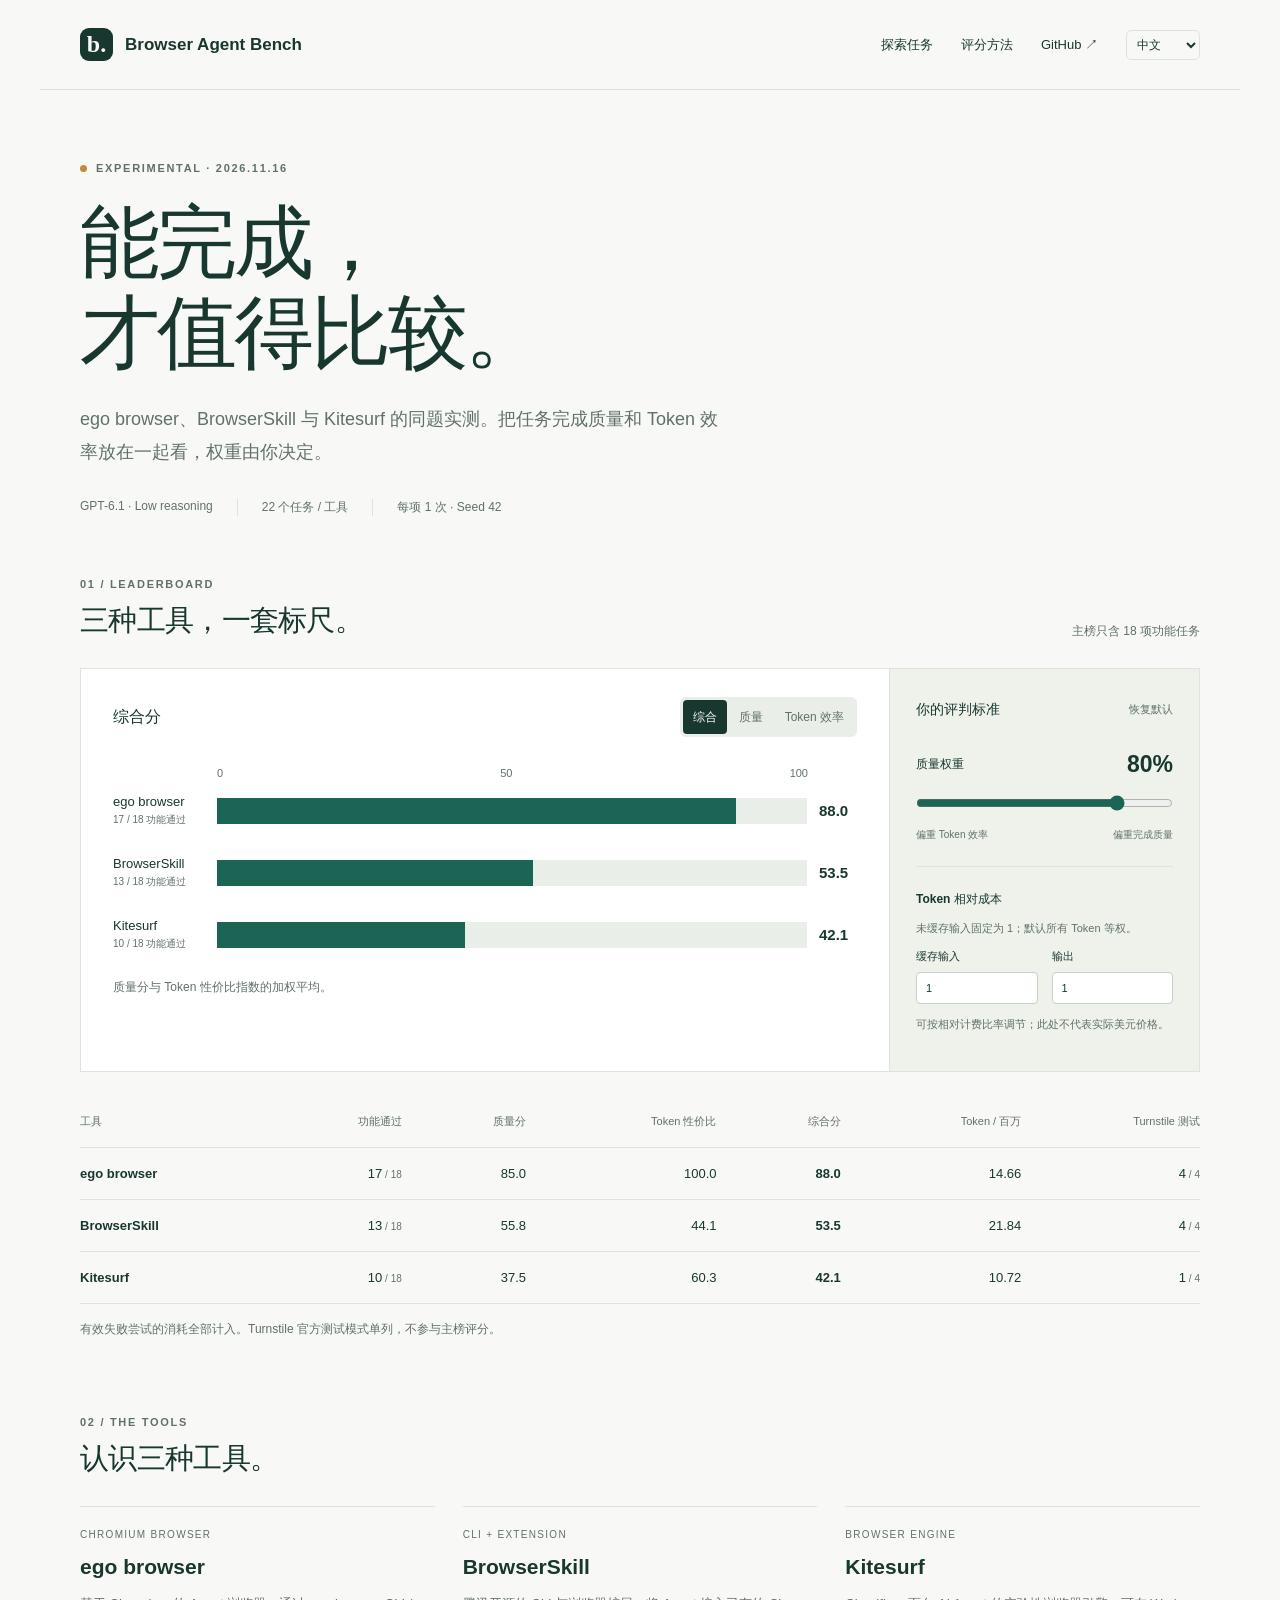
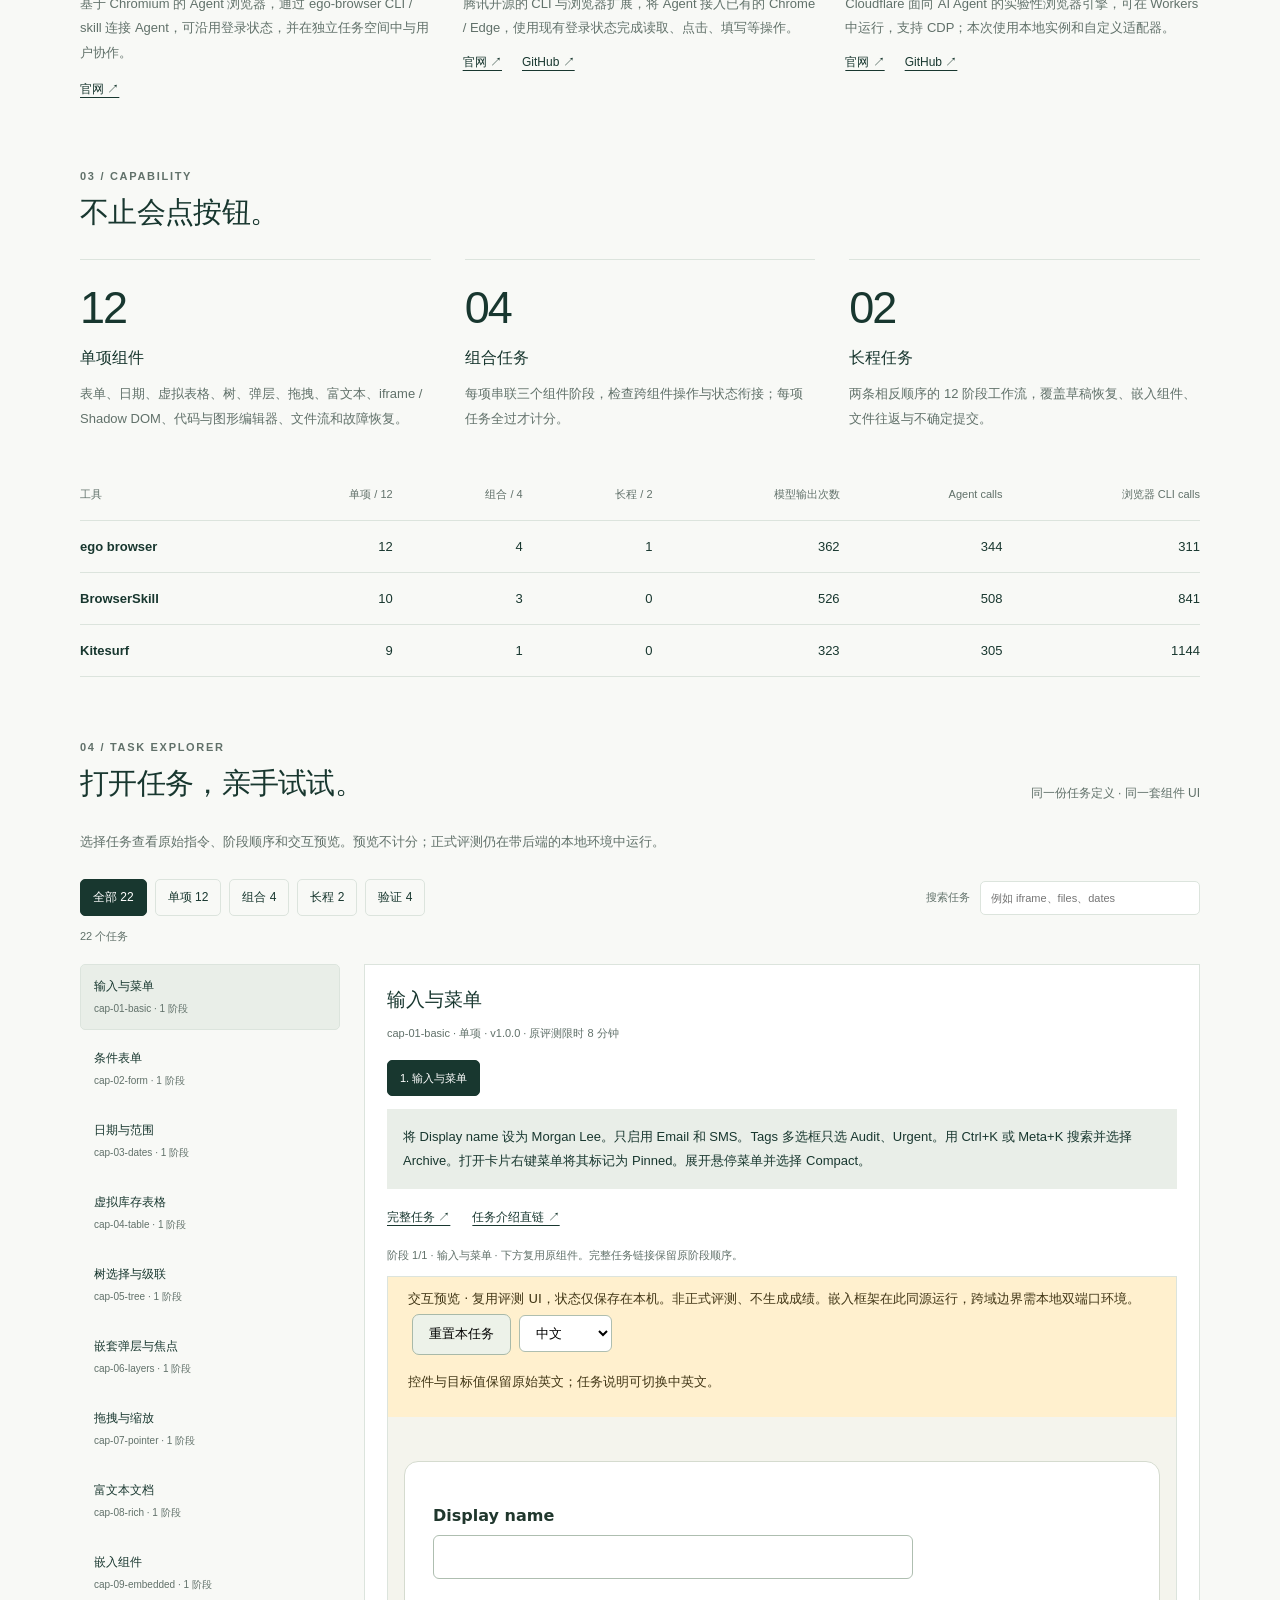
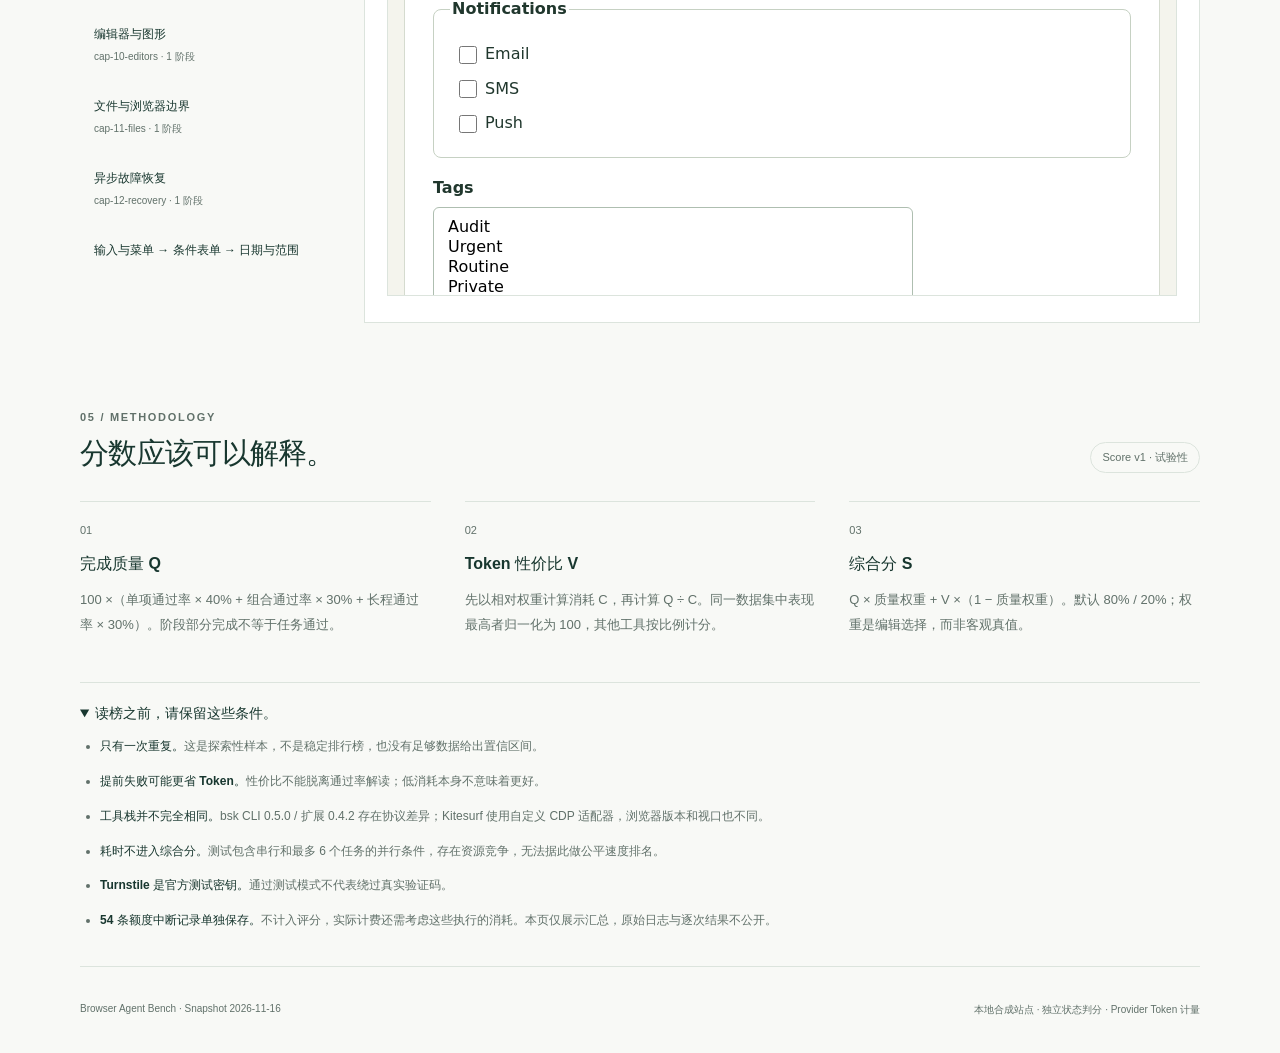
==== commit 6df7a240: "feat: add persistent Chinese and English page selection and bilingual READMEs" ====
--- a/index.html
+++ b/index.html
@@ -7,12 +7,13 @@
   <meta name="color-scheme" content="light">
   <title>Browser Agent Bench — 交互榜单</title>
   <link rel="stylesheet" href="style.css">
+  <script src="i18n.js"></script>
   <script src="app.js" defer></script>
   <script src="task-explorer.js" defer></script>
 </head>
 <body>
   <a class="skip" href="#main">跳转到榜单</a>
-  <header class="top"><a class="brand" href="./"><span class="mark" aria-hidden="true">b.</span> Browser Agent Bench</a><nav aria-label="主导航"><a href="#tasks">探索任务</a><a href="#method">评分方法</a><a href="https://github.com/madcpt/browser-agent-bench-pages">GitHub ↗</a></nav></header>
+  <header class="top"><a class="brand" href="./"><span class="mark" aria-hidden="true">b.</span> Browser Agent Bench</a><nav aria-label="主导航"><a href="#tasks">探索任务</a><a href="#method">评分方法</a><a href="https://github.com/madcpt/browser-agent-bench-pages">GitHub ↗</a><label class="language-picker"><span class="sr-only">Language / 语言</span><select data-language aria-label="Language / 语言"><option value="zh">中文</option><option value="en">English</option></select></label></nav></header>
   <main id="main">
     <section class="hero"><div class="eyebrow"><span class="dot"></span> EXPERIMENTAL · 2026.11.16</div><h1>能完成，<br>才值得比较。</h1><p class="lead">ego browser、BrowserSkill 与 Kitesurf 的同题实测。把任务完成质量和 Token 效率放在一起看，权重由你决定。</p><div class="facts"><span>GPT-6.1 · Low reasoning</span><span>22 个任务 / 工具</span><span>每项 1 次 · Seed 42</span></div></section>
     <section class="score-section" aria-labelledby="leaderboard-title"><div class="section-head"><div><div class="eyebrow">01 / LEADERBOARD</div><h2 id="leaderboard-title">三种工具，一套标尺。</h2></div><span class="note">主榜只含 18 项功能任务</span></div>
--- a/style.css
+++ b/style.css
@@ -1,2 +1,3 @@
 :root{--paper:#f8f9f6;--ink:#18372f;--muted:#61716a;--line:#dce4dd;--green:#1c6554;--soft:#e9eee8;--white:#fff;font-family:Inter,-apple-system,BlinkMacSystemFont,"Segoe UI","PingFang SC",sans-serif;color:var(--ink);background:var(--paper);font-synthesis:none}*{box-sizing:border-box}html{scroll-behavior:smooth;scroll-padding-top:24px}body{margin:0}a{color:inherit;text-underline-offset:4px}button,input{font:inherit}button{cursor:pointer}a:focus-visible,button:focus-visible,input:focus-visible,summary:focus-visible{outline:3px solid #b77824;outline-offset:4px}main,.top{max-width:1200px;margin:auto;padding-inline:40px}.top{height:90px;display:flex;align-items:center;justify-content:space-between;border-bottom:1px solid var(--line);gap:20px}.brand{display:flex;align-items:center;gap:12px;text-decoration:none;font-weight:650;font-size:17px}.mark{background:var(--ink);color:var(--paper);border-radius:9px;width:33px;height:33px;display:grid;place-items:center;font-size:24px;font-family:Georgia,serif}.top nav{display:flex;gap:28px;font-size:13px}.top nav a{text-decoration:none}.hero{padding:72px 0 62px;max-width:820px}.eyebrow{font-size:11px;letter-spacing:1.7px;font-weight:650;display:flex;align-items:center;gap:9px;color:var(--muted)}.dot{height:7px;width:7px;background:#c38a38;border-radius:50%}h1{font-size:clamp(46px,7vw,80px);letter-spacing:-3px;font-weight:650;line-height:1.13;margin:24px 0}.lead{font-size:18px;line-height:1.85;max-width:650px;color:var(--muted)}.facts{display:flex;flex-wrap:wrap;gap:12px 24px;font-size:12px;margin-top:30px;color:var(--muted)}.facts span+span{border-left:1px solid var(--line);padding-left:24px}.section-head{display:flex;justify-content:space-between;align-items:end;gap:20px;margin-bottom:28px}h2{font-size:29px;letter-spacing:-.7px;line-height:1.3;margin:12px 0 0;font-weight:600}.note,.badge,.footnote{font-size:12px;color:var(--muted)}.layout{display:grid;grid-template-columns:1fr 310px;border:1px solid var(--line);background:var(--white)}.chart-panel{padding:28px 32px}.chart-head{display:flex;justify-content:space-between;align-items:center;flex-wrap:wrap;gap:16px}h3{font-size:16px;margin:0;font-weight:600}.segmented{display:flex;background:var(--soft);padding:3px;border-radius:6px;gap:2px}.segmented button{border:0;background:none;padding:7px 10px;font-size:12px;border-radius:4px;color:var(--muted);min-height:34px}.segmented button[aria-pressed=true]{background:var(--ink);color:var(--white)}.axis{display:flex;justify-content:space-between;margin:30px 49px 15px 104px;font-size:11px;color:var(--muted);font-variant-numeric:tabular-nums}.bars{display:grid;gap:29px}.bar-row{display:grid;grid-template-columns:92px 1fr 38px;gap:12px;align-items:center;font-size:13px}.bar-label span{display:block;font-size:10px;color:var(--muted);margin-top:4px}.bar-track{height:26px;background:var(--soft)}.bar-fill{height:100%;background:var(--green);transition:width .25s}.bar-value{font-variant-numeric:tabular-nums;font-size:15px;font-weight:600}.chart-caption{font-size:12px;color:var(--muted);margin:27px 0 0;line-height:1.6;min-height:38px}.controls{padding:26px;background:#eef2eb;border-left:1px solid var(--line)}.control-title{display:flex;justify-content:space-between;gap:10px;align-items:center;margin-bottom:27px}.control-title h3{font-size:14px}.text-button{border:0;background:none;color:var(--muted);font-size:11px;padding:7px 0}.range-label{display:flex;align-items:center;justify-content:space-between;font-size:12px}output{font-size:23px;font-weight:550;font-variant-numeric:tabular-nums}input[type=range]{width:100%;accent-color:var(--green);margin:13px 0;min-height:24px}.range-ends{display:flex;justify-content:space-between;color:var(--muted);font-size:10px}hr{border:0;border-top:1px solid var(--line);margin:24px 0}h4{font-size:12px;margin:0}.small{font-size:11px;color:var(--muted);line-height:1.7}.number-controls{display:flex;gap:14px}.number-controls label{display:grid;gap:8px;flex:1;font-size:11px}.number-controls input{width:100%;min-width:0;border:1px solid #c7d2c8;background:var(--white);padding:9px;color:var(--ink);border-radius:4px}.table-wrap{overflow-x:auto;margin-top:24px}table{width:100%;border-collapse:collapse;font-size:13px;font-variant-numeric:tabular-nums}th,td{text-align:right;padding:18px 14px;border-bottom:1px solid var(--line);white-space:nowrap}th{font-size:11px;font-weight:500;color:var(--muted)}th:first-child,td:first-child{text-align:left;padding-left:0}th:last-child,td:last-child{padding-right:0}td:first-child{font-weight:600}td.emphasis{font-weight:650}td small{font-size:10px;color:var(--muted)}.footnote{line-height:1.7;margin-top:15px}.coverage,.method{padding-top:72px}.coverage-grid,.method-grid{display:grid;grid-template-columns:repeat(3,1fr);gap:34px}.coverage-grid article,.method-grid article{padding-top:22px;border-top:1px solid var(--line)}.large-number{font-size:45px;font-weight:500;letter-spacing:-2px;display:block;margin-bottom:14px}.coverage-grid p,.method-grid p{font-size:13px;line-height:1.9;color:var(--muted)}.step{font-size:11px;color:var(--muted);display:block;margin-bottom:18px}.badge{border:1px solid var(--line);padding:7px 11px;border-radius:20px;font-size:11px;white-space:nowrap}details{margin-top:32px;border-top:1px solid var(--line);border-bottom:1px solid var(--line);padding:22px 0}summary{cursor:pointer;font-size:14px;font-weight:550}details ul{padding-left:20px;color:var(--muted);font-size:12px;line-height:1.9;max-width:940px}details li{margin-top:12px}details strong{color:var(--ink);font-weight:550}footer{display:flex;justify-content:space-between;flex-wrap:wrap;gap:12px;padding:36px 0;color:var(--muted);font-size:10px}.sr-only,.skip{position:absolute;width:1px;height:1px;padding:0;margin:-1px;overflow:hidden;clip:rect(0,0,0,0);white-space:nowrap}.skip:focus{position:fixed;top:12px;left:12px;width:auto;height:auto;clip:auto;z-index:20;background:var(--white);padding:12px}#error{color:#a12e25;font-size:12px;margin-bottom:0}@media(max-width:960px){.layout{grid-template-columns:1fr 270px}.chart-panel{padding:24px}.controls{padding:23px}.bar-row{grid-template-columns:83px 1fr 38px}.axis{margin-left:95px}.coverage-grid,.method-grid{gap:22px}}@media(max-width:760px){main,.top{padding-inline:22px}.top{height:74px}.brand{font-size:13px;gap:8px}.top nav{gap:14px;font-size:11px}.hero{padding:48px 0}.hero h1{letter-spacing:-2px}.lead{font-size:16px}.layout{grid-template-columns:1fr}.controls{border-left:0;border-top:1px solid var(--line)}.control-title{margin-bottom:14px}.number-controls{max-width:340px}.coverage-grid,.method-grid{grid-template-columns:1fr}.coverage-grid article{display:grid;grid-template-columns:64px 1fr;column-gap:18px}.coverage-grid .large-number{grid-row:span 2;font-size:37px}.coverage-grid p{margin:6px 0 0}.coverage-grid h3{margin-top:6px}.section-head{align-items:start;flex-direction:column;gap:12px}h2{font-size:25px}.coverage,.method{padding-top:48px}.facts{gap:10px 16px}.facts span+span{padding-left:16px}.axis{margin-left:95px}.bar-label{font-size:12px}}@media(max-width:390px){main,.top{padding-inline:16px}.top nav a:first-child{display:none}.chart-panel{padding:20px 16px}.bar-row{grid-template-columns:78px 1fr 34px;gap:8px}.axis{margin-left:86px;margin-right:42px}.segmented button{padding:7px 8px}.facts span+span{border:0;padding-left:0}}@media(prefers-reduced-motion:reduce){html{scroll-behavior:auto}.bar-fill{transition:none}}
 .tool-section,.task-section{padding-top:64px}.tool-grid{display:grid;grid-template-columns:repeat(3,1fr);gap:28px}.tool-grid article{padding-top:22px;border-top:1px solid var(--line)}.tool-kind{font-size:10px;letter-spacing:1.3px;color:var(--muted);display:block;margin-bottom:15px}.tool-grid h3{font-size:21px}.tool-grid p,.task-intro{font-size:13px;line-height:1.9;color:var(--muted)}.tool-grid a{font-size:12px}.tool-links{display:flex;gap:20px}.task-filters{display:flex;align-items:center;flex-wrap:wrap;gap:8px;margin-top:24px}.task-filters button,.stage-chips button{border:1px solid var(--line);background:transparent;color:var(--ink);padding:9px 12px;border-radius:5px;font-size:12px;min-height:36px}.task-filters button[aria-pressed=true],.stage-chips button[aria-pressed=true]{background:var(--ink);color:var(--white);border-color:var(--ink)}.task-search{margin-left:auto;font-size:11px;color:var(--muted);display:flex;gap:10px;align-items:center}.task-search input{font:inherit;padding:10px;border:1px solid var(--line);border-radius:5px;min-width:220px;background:var(--white)}.task-explorer{display:grid;grid-template-columns:260px minmax(0,1fr);gap:24px;margin-top:18px;align-items:start}.task-list{display:grid;gap:6px;max-height:900px;overflow-y:auto}.task-list button{text-align:left;border:1px solid transparent;background:none;padding:13px;color:var(--ink);min-width:0;border-radius:5px}.task-list button span{display:block;font-size:12px;font-weight:550;overflow-wrap:anywhere}.task-list button small{display:block;margin-top:7px;font-size:10px;color:var(--muted)}.task-list button[aria-pressed=true]{background:var(--soft);border-color:var(--line)}.task-detail{min-width:0;border:1px solid var(--line);padding:22px;background:var(--white)}.task-detail h3{font-size:19px;overflow-wrap:anywhere}.stage-chips{display:flex;flex-wrap:wrap;gap:6px;margin-top:18px}.stage-chips button{font-size:11px}.stage-brief{font-size:13px;line-height:1.85;background:var(--soft);padding:16px;white-space:pre-wrap;overflow-wrap:anywhere}.preview-links{display:flex;flex-wrap:wrap;gap:22px;font-size:12px;margin:20px 0}.task-detail iframe{width:100%;height:620px;border:1px solid var(--line);background:var(--paper)}.task-detail .small{overflow-wrap:anywhere}.preview-notice button{font:inherit}#task-error{color:#a12e25}@media(max-width:760px){.tool-grid{grid-template-columns:1fr}.task-explorer{grid-template-columns:1fr}.task-list{grid-template-columns:repeat(2,minmax(0,1fr));max-height:310px}.task-search{margin-left:0;width:100%;margin-top:10px}.task-search input{flex:1;min-width:0}.task-detail{padding:16px}.task-detail iframe{height:600px}.task-filters button{padding:9px}.top nav{gap:10px}.task-section,.tool-section{padding-top:48px}.tool-grid article{padding-bottom:8px}}
+.language-picker select{font:inherit;font-size:12px;border:1px solid var(--line);border-radius:5px;background:var(--paper);color:var(--ink);padding:6px}.top nav{align-items:center}html[lang=en] h1{font-size:clamp(40px,6vw,72px);letter-spacing:-2px}@media(max-width:760px){.top{height:auto;min-height:82px;flex-wrap:wrap;padding-block:14px;gap:12px}.top nav{flex-wrap:wrap}.top nav a{font-size:11px}.language-picker select{min-height:36px}}
